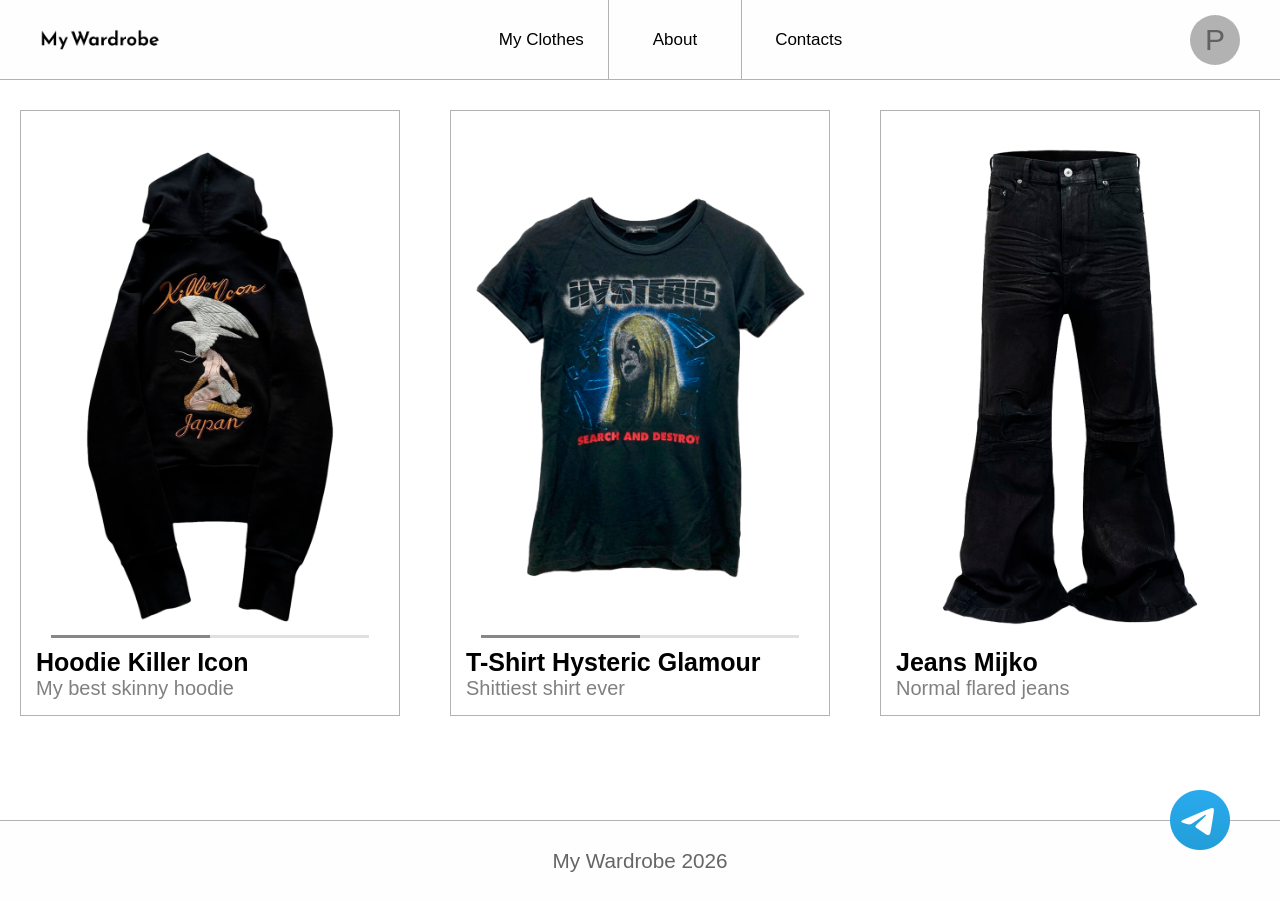
==== index.html @ 5f8b0562 "Rename wardrobe.html to index.html" ====
<!DOCTYPE html>
<html lang="en">
    <head>
        <meta charset="UTF-8">
        <title>My Wardrobe</title>
        <link rel="stylesheet" href="Wardrobe.css">
    </head>
    <body>
        <header class="site-header">
            <div class="logo"></div>
            <nav class="navigation">
                <a href="#" class="nav-link"><p>My Clothes</p></a>
                <a href="#" class="nav-link"><p>About</p></a>
                <a href="#" class="nav-link"><p>Contacts</p></a>
            </nav>
            <div class="profile"><p>P</p></div>
        </header>
        <div class="telegram-button">
            <a href="https://telegram.org" target="_blank"><img src="images/telegram-logo.webp" alt="telegram-button" class="img-sm"></a>
        </div>
        <main class="main-content">
            <section class="clothes-grid">
                <article class="clothes-card">
                    <div class="card-image">
                        <img src="images/hoodie_2.webp" alt="Hoodie view front" class="img-main">
                        <div class="hover-zone left-zone"></div>
                        <div class="hover-zone right-zone"></div>
                        <img src="images/hoodie_1.webp" alt="Hoodie view back" class="img-hover">
                        <div class="slider-line">
                            <div class="line-active"></div>
                        </div>
                    </div>
                    <div class="card-info">
                        <h3>Hoodie Killer Icon</h3>
                        <p>My best skinny hoodie</p>
                    </div>
                </article>
                <article class="clothes-card">
                    <div class="card-image">
                        <img src="images/shirt_1.webp" alt="Shirt view front" class="img-main">
                        <div class="hover-zone left-zone"></div>
                        <div class="hover-zone right-zone"></div>
                        <img src="images/shirt_2.webp" alt="Shirt view back" class="img-hover">
                        <div class="slider-line">
                            <div class="line-active"></div>
                        </div>
                    </div>
                    <div class="card-info">
                        <h3>T-Shirt Hysteric Glamour</h3>
                        <p>Shittiest shirt ever</p>
                    </div>
                </article>
                <article class="clothes-card">
                    <div class="card-image">
                        <img src="images/jeans_1.webp" alt="Jeans view front" class="img-main">
                    </div>
                    <div class="card-info">
                        <h3>Jeans Mijko</h3>
                        <p>Normal flared jeans</p>
                    </div>
                </article>
            </section>
        </main>
        <footer class="site-footer">
            <p>My Wardrobe 2026</p>
        </footer>
    </body>
</html>
---- Wardrobe.css ----
* {
    margin: 0;
    padding: 0;
    box-sizing: border-box;
}

@import url('https://fonts.googleapis.com/css2?family=Dancing+Script:wght@400..700&family=Reem+Kufi:wght@400..700&display=swap');

body {
    font-family: "Reem Kufi", sans-serif;
    font-optical-sizing: auto;
    font-weight: 470;
    font-style: bold;
    display: flex;
    flex-direction: column;
    min-height: 100vh;
}

.img-sm {
    width: 100%;
    height: 100%;
    display: block;
    object-fit: contain;
}

.telegram-button {
    position: fixed;
    width: 60px;
    height: 60px;
    right: 50px;
    bottom: 50px;
    z-index: 100;
    transform: scale(1);
    transition: transform 0.3s ease;
}

.telegram-button:hover {
    transform: scale(1.2);
}

.site-header {
    width: 100%;
    height: 80px;
    background-color: #fefefe;
    display: flex;
    align-items: center;
    justify-content: space-between;
    padding: 0 40px;
    border-bottom: 1px solid #b2b2b2;
}

.navigation {
    width: 400px;
    height: 100%;
    display: flex;
    align-items: stretch;
    user-select: none;
}

.nav-link:last-child {
    border-right: none;
}

.nav-link p {
    font-size: 17px;
    transform: scale(1);
    transition: transform 0.3s ease;
}

.nav-link p:hover {
    transform: scale(1.3);
}

.nav-link {
    color: black;
    text-decoration: none;
    display: flex;
    flex: 1;
    justify-content: center;
    align-items: center;
    padding: 10px 15px;
    border-right: 1px solid #b2b2b2;
}

.profile p {
    color: #616161;
    font-size: 30px;
    user-select: none;
}

.profile {
    background: #b2b2b2;
    border-radius: 50%;
    display: flex;
    align-items: center;
    justify-content: center;
    transform: scale(1);
    transition: transform 0.3s ease;
    width: 50px;
    height: 50px;
}

.profile:hover {
    transform: scale(1.2);
}

.logo {
    width: 120px;
    height: 40px;
    background-image: url('images/logo.png');
    background-size: contain;
    background-repeat: no-repeat;
    background-position: center;
}

.main-content {
    flex-grow: 1;
    max-width: 1600px;
    margin: 0 auto;
    padding: 30px 20px;
    
}

.site-footer p {
    user-select: none;
    font-size: 2.3vh;
    opacity: 60%;
}

.site-footer {
    width: 100%;
    height: 80px;
    background-color: #fefefe;
    display: flex;
    align-items: center;
    justify-content: center;
    padding: 0 40px;
    border-top: 1px solid #b2b2b2;
}

.clothes-grid {
    display: grid;
    grid-template-columns: repeat(3,1fr);
    gap: 50px;
}

.card-image {
    width: 100%;
    height: auto;
    position: relative;
}

.img-main {
    width: 100%;
    height: auto;
    display: block;
}

.img-hover {
    position: absolute;
    top: 0;
    left: 0;
    width: 100%;
    height: 100%;
    object-fit: cover;
    opacity: 0;
    transition: opacity 0.3 ease;
}

.clothes-card {
    border: 1px solid #b2b2b2;
    background-color: #ffffff;
    padding: 15px;
}

.card-image img {
    width: 100%;
    height: auto;
    display: block;
}

.card-info h3 {
    font-size: 25px;
    font-weight: 700;
}

.card-info p {
    font-size: 20px;
    color: #808080;
}

.slider-line {
    position: absolute;
    bottom: 10px;
    left: 15px;
    right: 15px;
    height: 3px;
    background-color: #e0e0e0;
    z-index: 15;
    pointer-events: none;
}

.line-active {
    width: 50%;
    height: 100%;
    background-color: #000000;
    opacity: 40%;
    transform: translateX(0);
    transition: transform 0.2s ease;
}

.hover-zone {
    position: absolute;
    top: 0;
    bottom: 0;
    width: 50%;
    z-index: 10;
}

.left-zone {
    left: 0;
}

.right-zone {
    right: 0;
}

.right-zone:hover ~ .img-hover {
    opacity: 1;
}

.right-zone:hover ~ .slider-line .line-active {
    transform: translateX(100%)
}

@media (max-width: 1200px) {
    .clothes-grid {
        grid-template-columns: repeat(2, 1fr);
    }
}

@media (max-width: 600px) {
    .clothes-grid {
        grid-template-columns: 1fr;
    }
}
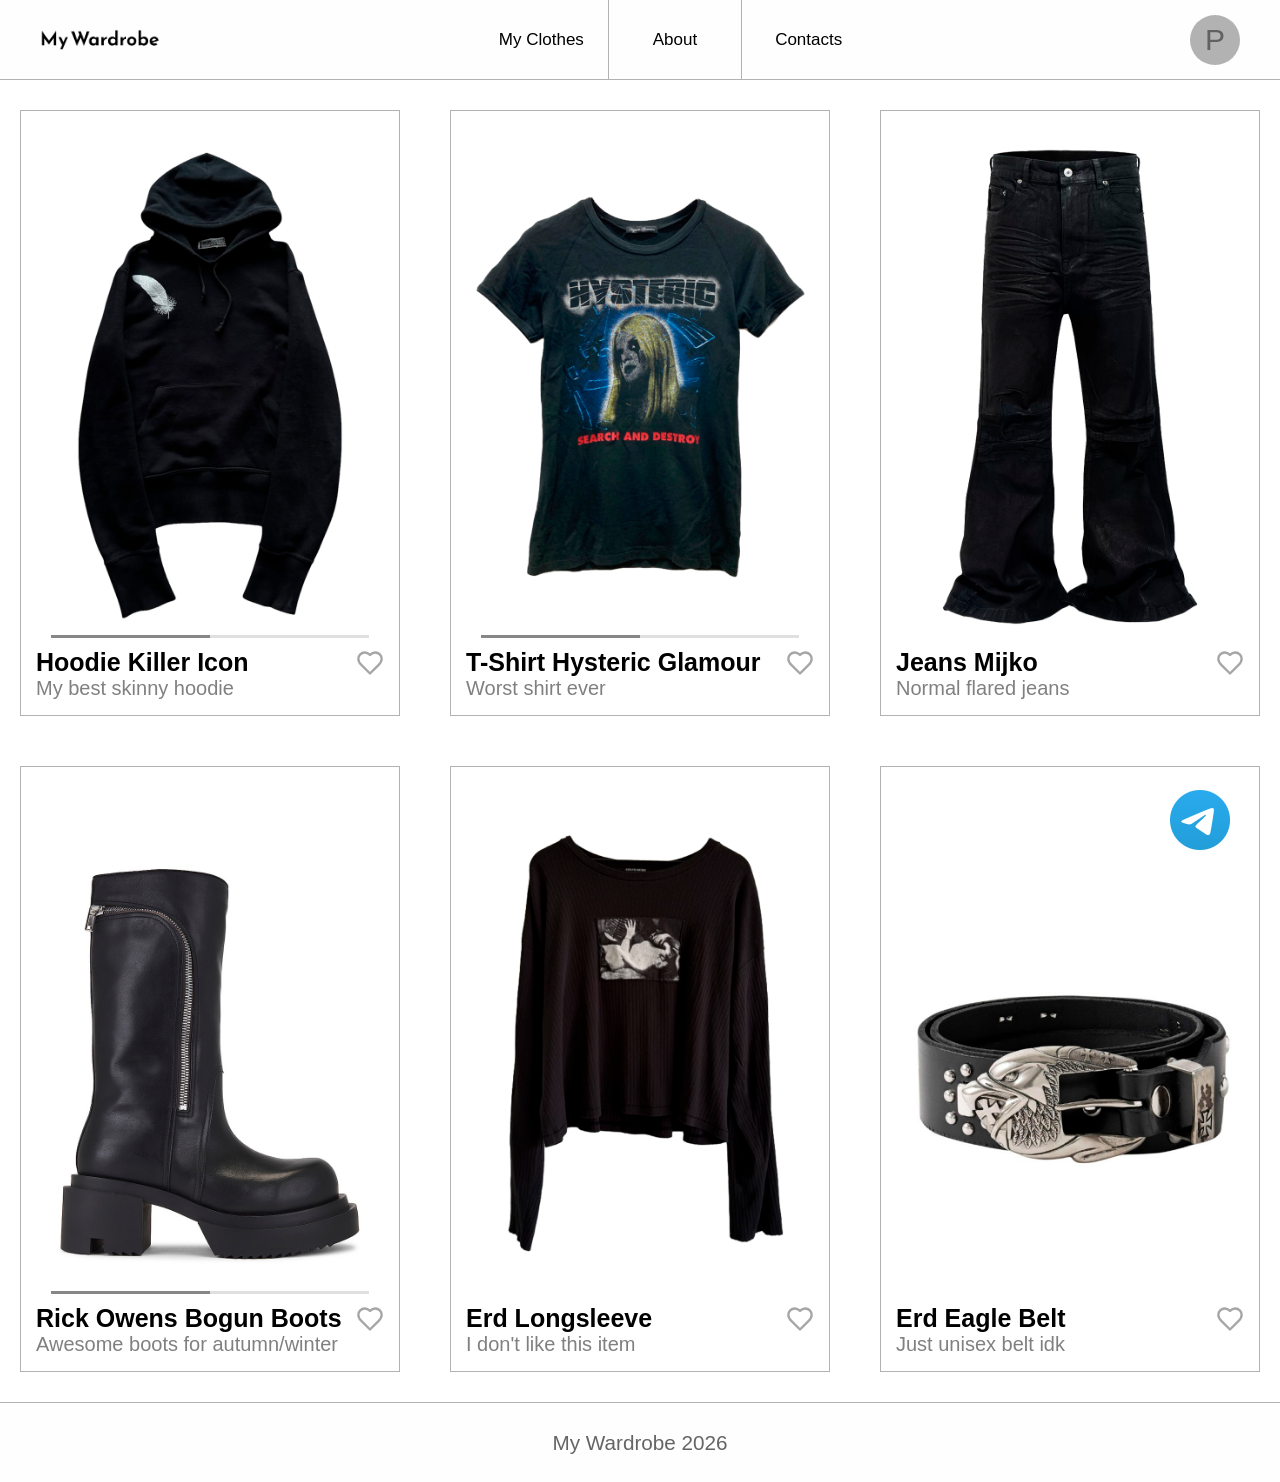
==== commit dd61334b: "Fix file names and structures" ====
--- a/index.html
+++ b/index.html
@@ -1,68 +1,226 @@
-<!DOCTYPE html>
-<html lang="en">
-    <head>
-        <meta charset="UTF-8">
-        <title>My Wardrobe</title>
-        <link rel="stylesheet" href="Wardrobe.css">
-    </head>
-    <body>
-        <header class="site-header">
-            <div class="logo"></div>
-            <nav class="navigation">
-                <a href="#" class="nav-link"><p>My Clothes</p></a>
-                <a href="#" class="nav-link"><p>About</p></a>
-                <a href="#" class="nav-link"><p>Contacts</p></a>
-            </nav>
-            <div class="profile"><p>P</p></div>
-        </header>
-        <div class="telegram-button">
-            <a href="https://telegram.org" target="_blank"><img src="images/telegram-logo.webp" alt="telegram-button" class="img-sm"></a>
-        </div>
-        <main class="main-content">
-            <section class="clothes-grid">
-                <article class="clothes-card">
-                    <div class="card-image">
-                        <img src="images/hoodie_2.webp" alt="Hoodie view front" class="img-main">
-                        <div class="hover-zone left-zone"></div>
-                        <div class="hover-zone right-zone"></div>
-                        <img src="images/hoodie_1.webp" alt="Hoodie view back" class="img-hover">
-                        <div class="slider-line">
-                            <div class="line-active"></div>
-                        </div>
-                    </div>
-                    <div class="card-info">
-                        <h3>Hoodie Killer Icon</h3>
-                        <p>My best skinny hoodie</p>
-                    </div>
-                </article>
-                <article class="clothes-card">
-                    <div class="card-image">
-                        <img src="images/shirt_1.webp" alt="Shirt view front" class="img-main">
-                        <div class="hover-zone left-zone"></div>
-                        <div class="hover-zone right-zone"></div>
-                        <img src="images/shirt_2.webp" alt="Shirt view back" class="img-hover">
-                        <div class="slider-line">
-                            <div class="line-active"></div>
-                        </div>
-                    </div>
-                    <div class="card-info">
-                        <h3>T-Shirt Hysteric Glamour</h3>
-                        <p>Shittiest shirt ever</p>
-                    </div>
-                </article>
-                <article class="clothes-card">
-                    <div class="card-image">
-                        <img src="images/jeans_1.webp" alt="Jeans view front" class="img-main">
-                    </div>
-                    <div class="card-info">
-                        <h3>Jeans Mijko</h3>
-                        <p>Normal flared jeans</p>
-                    </div>
-                </article>
-            </section>
-        </main>
-        <footer class="site-footer">
-            <p>My Wardrobe 2026</p>
-        </footer>
-    </body>
-</html>
+<!DOCTYPE html>
+<html lang="en">
+    <head>
+        <meta charset="UTF-8">
+        <meta name="viewport" content="width=device-width, initial-scale=1.0">
+        <title>My Wardrobe</title>
+        <link rel="stylesheet" href="style.css">
+    </head>
+    <body>
+
+        <!-- Navigation Bar with Logo, Links, and User Menu -->
+        <header class="site-header">
+            <div class="logo"></div>
+            <nav class="navigation">
+                <a href="#" class="nav-link"><p>My Clothes</p></a>
+                <a href="#" class="nav-link"><p>About</p></a>
+                <a href="#" class="nav-link"><p>Contacts</p></a>
+            </nav>
+            <div class="profile">
+                <p>P</p>
+                <input type="file" id="avatarInput" accept="image/*" style="display: none;">
+                <!-- Menu -->
+                <div class="profile-dropdown">
+                    <!-- Container for Change Avatar -->
+                    <div class="dropdown-item-container">
+                        <span class="dropdown-text">Change avatar</span>
+                        <!-- Plus Button -->
+                        <button class="plus-btn" id="changeAvatarBtn" title="Upload Photo">
+                            <svg viewBox="0 0 24 24" fill="none" stroke="currentColor" stroke-width="2.5" stroke-linecap="round" stroke-linejoin="round">
+                                <line x1="12" y1="5" x2="12" y2="19"></line>
+                                <line x1="5" y1="12" x2="19" y2="12"></line>
+                            </svg>
+                        </button>
+                    </div>
+
+                    <div class="theme-picker">
+                        <!-- Button for Light Theme (Icon of Sun) -->
+                        <button class="theme-btn light-theme-btn" title="Light Theme">
+                            <svg viewBox="0 0 24 24" fill="none" stroke="currentColor" stroke-width="2" stroke-linecap="round" stroke-linejoin="round">
+                                <circle cx="12" cy="12" r="5"></circle>
+                                <line x1="12" y1="1" x2="12" y2="3"></line>
+                                <line x1="12" y1="21" x2="12" y2="23"></line>
+                                <line x1="4.22" y1="4.22" x2="5.64" y2="5.64"></line>
+                                <line x1="18.36" y1="18.36" x2="19.78" y2="19.78"></line>
+                                <line x1="1" y1="12" x2="3" y2="12"></line>
+                                <line x1="21" y1="12" x2="23" y2="12"></line>
+                                <line x1="4.22" y1="19.78" x2="5.64" y2="18.36"></line>
+                                <line x1="18.36" y1="5.64" x2="19.78" y2="4.22"></line>
+                            </svg>
+                        </button>
+
+                        <!-- Button for Dark Theme (Icon of Moon) -->
+                        <button class="theme-btn dark-theme-btn" title="Dark Theme">
+                            <svg viewBox="0 0 24 24" fill="none" stroke="currentColor" stroke-width="2" stroke-linecap="round" stroke-linejoin="round">
+                                <path d="M21 12.79A9 9 0 1 1 11.21 3 7 7 0 0 0 21 12.79z"></path>
+                            </svg>
+                        </button>
+                    </div>
+                </div>
+        </header>
+
+        <!-- Telegram Button -->
+        <div class="telegram-button">
+            <a href="https://telegram.org" target="_blank"><img src="images/telegram-logo.webp" alt="telegram-button" class="img-sm"></a>
+        </div>
+
+        <!-- Wardrobe Catalog Grid -->
+        <main class="main-content">
+            <section class="clothes-grid">
+
+                <!-- Individual Item Card -->
+                <article class="clothes-card">
+                    <div class="card-image">
+                        <img src="images/hoodie_1.webp" alt="Hoodie view front" class="img-main">
+                        <div class="hover-zone left-zone"></div>
+                        <div class="hover-zone right-zone"></div>
+                        <img src="images/hoodie_2.webp" alt="Hoodie view back" class="img-hover">
+                        <div class="slider-line">
+                            <div class="line-active"></div>
+                        </div>
+                    </div>
+                    <div class="card-info">
+                        <div class="title-row">
+                            <h3>Hoodie Killer Icon</h3>
+                            <div class="wishlist-container">
+                                <input type="checkbox" id="heart1" class="heart-checkbox">
+                                <label for="heart1" class="heart-label" title="Add to wishlist">
+                                    <svg viewBox="0 0 24 24" fill="none" stroke-width="2" stroke-linecap="round" stroke-linejoin="round">
+                                        <path d="M19 14c1.49-1.46 3-3.21 3-5.5A5.5 5.5 0 0 0 16.5 3c-1.76 0-3 .5-4.5 2-1.5-1.5-2.74-2-4.5-2A5.5 5.5 0 0 0 2 8.5c0 2.3 1.5 4.05 3 5.5l7 7Z"></path>
+                                    </svg>
+                                </label>
+                            </div>
+                        </div>
+                        <p>My best skinny hoodie</p>
+                    </div>
+                </article>
+                
+                <!-- Individual Item Card -->
+                <article class="clothes-card">
+                    <div class="card-image">
+                        <img src="images/shirt_1.webp" alt="Shirt view front" class="img-main">
+                        <div class="hover-zone left-zone"></div>
+                        <div class="hover-zone right-zone"></div>
+                        <img src="images/shirt_2.webp" alt="Shirt view back" class="img-hover">
+                        <div class="slider-line">
+                            <div class="line-active"></div>
+                        </div>
+                    </div>
+                    <div class="card-info">
+                        <div class="title-row">
+                            <h3>T-Shirt Hysteric Glamour</h3>
+                            <div class="wishlist-container">
+                                <input type="checkbox" id="heart2" class="heart-checkbox">
+                                <label for="heart2" class="heart-label" title="Add to wishlist">
+                                    <svg viewBox="0 0 24 24" fill="none" stroke-width="2" stroke-linecap="round" stroke-linejoin="round">
+                                        <path d="M19 14c1.49-1.46 3-3.21 3-5.5A5.5 5.5 0 0 0 16.5 3c-1.76 0-3 .5-4.5 2-1.5-1.5-2.74-2-4.5-2A5.5 5.5 0 0 0 2 8.5c0 2.3 1.5 4.05 3 5.5l7 7Z"></path>
+                                    </svg>
+                                </label>
+                            </div>
+                        </div>
+                        <p>Worst shirt ever</p>
+                    </div>
+                </article>
+
+                <!-- Individual Item Card -->
+                <article class="clothes-card">
+                    <div class="card-image">
+                        <img src="images/jeans_1.webp" alt="Jeans view front" class="img-main">
+                    </div>
+                    <div class="card-info">
+                        <div class="title-row">
+                            <h3>Jeans Mijko</h3>
+                            <div class="wishlist-container">
+                                <input type="checkbox" id="heart3" class="heart-checkbox">
+                                <label for="heart3" class="heart-label" title="Add to wishlist">
+                                    <svg viewBox="0 0 24 24" fill="none" stroke-width="2" stroke-linecap="round" stroke-linejoin="round">
+                                        <path d="M19 14c1.49-1.46 3-3.21 3-5.5A5.5 5.5 0 0 0 16.5 3c-1.76 0-3 .5-4.5 2-1.5-1.5-2.74-2-4.5-2A5.5 5.5 0 0 0 2 8.5c0 2.3 1.5 4.05 3 5.5l7 7Z"></path>
+                                    </svg>
+                                </label>
+                            </div>
+                        </div>
+                        <p>Normal flared jeans</p>
+                    </div>
+                </article>
+
+                <!-- Individual Item Card -->
+                <article class="clothes-card">
+                    <div class="card-image">
+                        <img src="images/bogun_boots_1.webp" alt="Boots view front" class="img-main">
+                        <div class="hover-zone left-zone"></div>
+                        <div class="hover-zone right-zone"></div>
+                        <img src="images/bogun_boots_2.webp" alt="Boots view back" class="img-hover">
+                        <div class="slider-line">
+                            <div class="line-active"></div>
+                        </div>
+                    </div>
+                    <div class="card-info">
+                        <div class="title-row">
+                            <h3>Rick Owens Bogun Boots</h3>
+                            <div class="wishlist-container">
+                                <input type="checkbox" id="heart4" class="heart-checkbox">
+                                <label for="heart4" class="heart-label" title="Add to wishlist">
+                                    <svg viewBox="0 0 24 24" fill="none" stroke-width="2" stroke-linecap="round" stroke-linejoin="round">
+                                        <path d="M19 14c1.49-1.46 3-3.21 3-5.5A5.5 5.5 0 0 0 16.5 3c-1.76 0-3 .5-4.5 2-1.5-1.5-2.74-2-4.5-2A5.5 5.5 0 0 0 2 8.5c0 2.3 1.5 4.05 3 5.5l7 7Z"></path>
+                                    </svg>
+                                </label>
+                            </div>
+                        </div>
+                        <p>Awesome boots for autumn/winter</p>
+                    </div>
+                </article>
+
+                <!-- Individual Item Card -->
+                <article class="clothes-card">
+                    <div class="card-image">
+                        <img src="images/longsleeve_1.webp" alt="Longsleeve view front" class="img-main">
+                    </div>
+                    <div class="card-info">
+                        <div class="title-row">
+                            <h3>Erd Longsleeve</h3>
+                            <div class="wishlist-container">
+                                <input type="checkbox" id="heart5" class="heart-checkbox">
+                                <label for="heart5" class="heart-label" title="Add to wishlist">
+                                    <svg viewBox="0 0 24 24" fill="none" stroke-width="2" stroke-linecap="round" stroke-linejoin="round">
+                                        <path d="M19 14c1.49-1.46 3-3.21 3-5.5A5.5 5.5 0 0 0 16.5 3c-1.76 0-3 .5-4.5 2-1.5-1.5-2.74-2-4.5-2A5.5 5.5 0 0 0 2 8.5c0 2.3 1.5 4.05 3 5.5l7 7Z"></path>
+                                    </svg>
+                                </label>
+                            </div>
+                        </div>
+                        <p>I don't like this item</p>
+                    </div>
+                </article>
+
+                <!-- Individual Item Card -->
+                <article class="clothes-card">
+                    <div class="card-image">
+                        <img src="images/belt_1.webp" alt="Belt view front" class="img-main">
+                    </div>
+                    <div class="card-info">
+                        <div class="title-row">
+                            <h3>Erd Eagle Belt</h3>
+                            <div class="wishlist-container">
+                                <input type="checkbox" id="heart6" class="heart-checkbox">
+                                <label for="heart6" class="heart-label" title="Add to wishlist">
+                                    <svg viewBox="0 0 24 24" fill="none" stroke-width="2" stroke-linecap="round" stroke-linejoin="round">
+                                        <path d="M19 14c1.49-1.46 3-3.21 3-5.5A5.5 5.5 0 0 0 16.5 3c-1.76 0-3 .5-4.5 2-1.5-1.5-2.74-2-4.5-2A5.5 5.5 0 0 0 2 8.5c0 2.3 1.5 4.05 3 5.5l7 7Z"></path>
+                                    </svg>
+                                </label>
+                            </div>
+                        </div>
+                        <p>Just unisex belt idk</p>
+                    </div>
+                </article>
+
+            </section>
+        </main>
+
+        <!-- Site Footer -->
+        <footer class="site-footer">
+            <p>My Wardrobe 2026</p>
+        </footer>
+
+        <!-- Import Java Script -->
+        <script src="script.js"></script>
+    </body>
+</html>
--- a/style.css
+++ b/style.css
@@ -0,0 +1,560 @@
+/* #region Global Styles & import */
+@import url('https://fonts.googleapis.com/css2?family=Dancing+Script:wght@400..700&family=Reem+Kufi:wght@400..700&display=swap');
+
+* {
+    margin: 0;
+    padding: 0;
+    box-sizing: border-box;
+}
+
+body {
+    font-family: "Reem Kufi", sans-serif;
+    font-optical-sizing: auto;
+    font-weight: 470;
+    display: flex;
+    flex-direction: column;
+    min-height: 100vh;
+}
+/* #endregion */
+
+/* #region Helper Class For Small Imagery Integration */
+.img-sm {
+    width: 100%;
+    height: 100%;
+    display: block;
+    object-fit: contain;
+}
+/* #endregion */
+
+/* #region Floating Action Button (FAB) for Telegram contact */
+.telegram-button {
+    position: fixed;
+    width: 60px;
+    height: 60px;
+    right: 50px;
+    bottom: 50px;
+    z-index: 100;
+    transform: scale(1);
+    transition: transform 0.3s ease;
+}
+
+.telegram-button:hover {
+    transform: scale(1.2);
+}
+/* #endregion */
+
+/* #region Site Header & Navigation */
+.site-header {
+    width: 100%;
+    height: 80px;
+    background-color: #fefefe;
+    display: flex;
+    align-items: center;
+    justify-content: space-between;
+    padding: 0 40px;
+    border-bottom: 1px solid #b2b2b2;
+    position: relative;
+    z-index: 150;
+}
+
+.navigation {
+    width: 400px;
+    height: 100%;
+    display: flex;
+    align-items: stretch;
+    user-select: none;
+}
+
+.nav-link:last-child {
+    border-right: none;
+}
+
+.nav-link p {
+    font-size: 17px;
+    transform: scale(1);
+    transition: transform 0.3s ease;
+}
+
+.nav-link p:hover {
+    transform: scale(1.3);
+}
+
+.nav-link {
+    color: black;
+    text-decoration: none;
+    display: flex;
+    flex: 1;
+    justify-content: center;
+    align-items: center;
+    padding: 10px 15px;
+    border-right: 1px solid #b2b2b2;
+}
+
+.logo {
+    width: 120px;
+    height: 40px;
+    background-image: url('images/logo.png');
+    background-size: contain;
+    background-repeat: no-repeat;
+    background-position: center;
+}
+/* #endregion */
+
+/* #region User Profile & Dropdown Menu */
+.profile {
+    position: relative;
+    background: #b2b2b2;
+    border-radius: 50%;
+    display: flex;
+    align-items: center;
+    justify-content: center;
+    transform: scale(1);
+    transition: transform 0.3s ease, border-radius 0.3s ease;
+    width: 50px;
+    height: 50px;
+    cursor: pointer;
+}
+
+.profile p {
+    color: #616161;
+    font-size: 30px;
+    user-select: none;
+    transition: opacity 0.3s ease, visibility 0.3s ease;
+}
+
+.profile:hover {
+    transform: scale(1.05);
+}
+/* #endregion */
+
+/* #region Dropdown Container */
+.profile-dropdown {
+    position: absolute;
+    top: 100%;
+    right: 0;
+    width: 180px;
+    background-color: #ffffff;
+    border: 1px solid #b2b2b2;
+    border-top: none;
+    display: flex;
+    flex-direction: column;
+
+    /*Hidden menu by default*/
+    opacity: 0;
+    visibility: hidden;
+    transform: translateY(-10px);
+    transition: opacity 0.2s ease, transform 0.3s ease, visibility 0.3s ease;
+    z-index: 200;
+}
+
+.profile:hover .profile-dropdown {
+    opacity: 1;
+    visibility: visible;
+    transform: translateY(0);
+}
+
+.dropdown-item:not(:last-child) {
+    border-bottom: 1px solid #e0e0e0;
+}
+/* #endregion */
+
+/* #region Dropdown Menu Item Row */
+.dropdown-item-container {
+    display: flex;
+    justify-content: space-between;
+    align-items: center;
+    padding: 12px 15px;
+    width: 100%;
+    border-bottom: 1px solid #e0e0e0;
+}
+
+.dropdown-text {
+    font-size: 14px;
+    font-family: inherit;
+    color: #333333;
+    user-select: none;
+}
+/* #endregion */
+
+/* #region Avatar Upload Icon Button */
+.plus-btn {
+    background: #ffffff;
+    border: 1px solid #b2b2b2;
+    border-radius: 50%;
+    width: 28px;
+    height: 28px;
+    display: flex;
+    align-items: center;
+    justify-content: center;
+    cursor: pointer;
+    transition: all 0.2s ease;
+    padding: 0;
+}
+
+.plus-btn svg {
+    width: 14px;
+    height: 14px;
+    color: #333333;
+    transition: transform 0.2s ease, color 0.2s ease;
+}
+
+.plus-btn:hover {
+    background-color: #5c5cff;
+    border-color: #4a4af5;
+}
+
+.plus-btn:hover svg {
+    color: #ffffff;
+    transform: rotate(90deg);
+}
+/* #endregion */
+
+/* #region Theme Chooser Row */
+.theme-picker {
+    display: flex;
+    justify-content: space-around;
+    align-items: center;
+    padding: 10px 15px;
+    background-color: #fafafa;
+    border-top: 1px solid #e0e0e0;
+}
+
+.theme-btn {
+    background: #ffffff;
+    border: 1px solid #b2b2b2;
+    border-radius: 50%;
+    width: 36px;
+    height: 36px;
+    display: flex;
+    align-items: center;
+    justify-content: center;
+    cursor: pointer;
+    transition: all 0.2s ease;
+    padding: 0;
+}
+
+.theme-btn svg {
+    width: 18px;
+    height: 18px;
+    color: #333333;
+    transition: color 0.2s ease;
+}
+
+.light-theme-btn:hover {
+    background-color: #fffae6;
+    border-color: #ffcc00;
+}
+.light-theme-btn:hover svg {
+    color: #ffaa00;
+}
+
+.dark-theme-btn:hover {
+    background-color: #f0f0ff;
+    border-color: #4a4af5;
+}
+.dark-theme-btn:hover svg {
+    color: #4a4af5;
+}
+/* #endregion */
+
+/* #region Main Content & Products Grid */
+.main-content {
+    flex-grow: 1;
+    max-width: 1600px;
+    margin: 0 auto;
+    padding: 30px 20px;
+    
+}
+
+.clothes-grid {
+    display: grid;
+    grid-template-columns: repeat(3,1fr);
+    gap: 50px;
+}
+
+.card-image {
+    width: 100%;
+    height: auto;
+    position: relative;
+}
+
+.img-main {
+    width: 100%;
+    height: auto;
+    display: block;
+}
+
+.img-hover {
+    position: absolute;
+    top: 0;
+    left: 0;
+    width: 100%;
+    height: 100%;
+    object-fit: cover;
+    opacity: 0;
+    transition: opacity 0.3s ease;
+}
+/* #endregion */
+
+/* #region Product Card Wrapper */
+.clothes-card {
+    border: 1px solid #b2b2b2;
+    background-color: #ffffff;
+    padding: 15px;
+    transition: transform 0.3s ease, box-shadow 0.3s ease;
+}
+
+.clothes-card:hover {
+    transform: translateY(-8px);
+    box-shadow: 0 10px 20px rgba(0, 0, 0, 0.15);
+}
+
+.card-image img {
+    width: 100%;
+    height: auto;
+    display: block;
+}
+/* #endregion */
+
+/* #region Product Content Typo Settings */
+.card-info h3 {
+    font-size: 25px;
+    font-weight: 700;
+}
+
+.card-info p {
+    font-size: 20px;
+    color: #808080;
+}
+/* #endregion */
+
+/* #region CSS Slider Indicator UI */
+.slider-line {
+    position: absolute;
+    bottom: 10px;
+    left: 15px;
+    right: 15px;
+    height: 3px;
+    background-color: #e0e0e0;
+    z-index: 15;
+    pointer-events: none;
+}
+
+.line-active {
+    width: 50%;
+    height: 100%;
+    background-color: #000000;
+    opacity: 0.4;
+    transform: translateX(0);
+    transition: transform 0.2s ease;
+}
+/* #endregion */
+
+/* #region Interactive Hover Anchors */
+.hover-zone {
+    position: absolute;
+    top: 0;
+    bottom: 0;
+    width: 50%;
+    z-index: 10;
+}
+
+.left-zone {
+    left: 0;
+}
+
+.right-zone {
+    right: 0;
+}
+
+.right-zone:hover ~ .img-hover {
+    opacity: 1;
+}
+/* #endregion */
+
+/* #region Interactive Triggers Utilizing CSS Siblings Selector */
+.right-zone:hover ~ .slider-line .line-active {
+    transform: translateX(100%)
+}
+/* #endregion */
+
+/* #region Wishlist Feature (Heart) */
+.title-row {
+    display: flex;
+    justify-content: space-between;
+    align-items: center;
+    width: 100%;
+}
+/* #endregion */
+
+/* #region Hiding Default Browser Checkbox */
+.heart-checkbox {
+    display: none;
+}
+
+.heart-label {
+    cursor: pointer;
+    display: flex;
+    align-items: center;
+    justify-content: center;
+    width: 28px;
+    height: 28px;
+}
+
+.heart-label svg {
+    width: 28px;
+    height: 28px;
+    fill: transparent;
+    stroke: #a6a6a6;
+    transition: fill 0.25s cubic-bezier(0.4, 0, 0.2, 1), stroke 0.25s cubic-bezier(0.4, 0, 0.2, 1);
+}
+
+.heart-label:hover svg {
+    stroke: #8a8a8a;
+}
+/* #endregion */
+
+/* #region Checkbox Hack: State modification when checkbox gets :checked */
+.heart-checkbox:checked + .heart-label svg {
+    fill: #ff334b;
+    stroke: #ff334b;
+}
+/* #endregion */
+
+/* #region Site Footer */
+.site-footer {
+    width: 100%;
+    height: 80px;
+    background-color: #fefefe;
+    display: flex;
+    align-items: center;
+    justify-content: center;
+    padding: 0 40px;
+    border-top: 1px solid #b2b2b2;
+}
+
+.site-footer p {
+    user-select: none;
+    font-size: 2.3vh;
+    opacity: 0.6;
+}
+/* #endregion */
+
+/* #region Dark Theme Properties */
+body.dark-theme {
+    background-color: #121212;
+    color: #fefefe;
+}
+
+body.dark-theme .site-header,
+body.dark-theme .site-footer {
+    background-color: #1a1a1a;
+    border-color: #333333;
+}
+
+body.dark-theme .nav-link {
+    color: #fefefe;
+    border-color: #333333;
+}
+
+body.dark-theme .clothes-card {
+    background-color: #1a1a1a;
+    border-color: #333333;
+}
+
+body.dark-theme .card-info p {
+    color: #a0a0a0;
+}
+
+body.dark-theme .profile-dropdown {
+    background-color: #1a1a1a;
+    border-color: #333333;
+}
+
+body.dark-theme .dropdown-item {
+    color: #fefefe;
+}
+
+body.dark-theme .dropdown-item:hover {
+    background-color: #2a2a2a;
+}
+
+body.dark-theme .theme-picker {
+    background-color: #222222;
+    border-color: #333333;
+}
+
+body.dark-theme .theme-btn {
+    background-color: #1a1a1a;
+    border-color: #444444;
+}
+
+body.dark-theme .theme-btn svg {
+    color: #fefefe;
+}
+
+body.dark-theme .light-theme-btn:hover {
+    background-color: #fffae6;
+    border-color: #ffcc00;
+}
+body.dark-theme .light-theme-btn:hover svg {
+    color: #ffaa00;
+}
+
+body.dark-theme .dark-theme-btn:hover {
+    background-color: #1e1e3f;
+    border-color: #4a4af5;
+}
+body.dark-theme .dark-theme-btn:hover svg {
+    color: #5c5cff;
+}
+
+body.dark-theme .dropdown-item-container {
+    border-color: #333333;
+}
+
+body.dark-theme .dropdown-text {
+    color: #fefefe;
+}
+
+body.dark-theme .plus-btn {
+    background-color: #1a1a1a;
+    border-color: #444444;
+}
+
+body.dark-theme .plus-btn svg {
+    color: #fefefe;
+}
+
+body.dark-theme .plus-btn:hover {
+    background-color: #4a4af5;
+    border-color: #4a4af5;
+}
+
+body.dark-theme .heart-label svg {
+    stroke: #555555;
+}
+
+body.dark-theme .heart-label:hover svg {
+    stroke: #a0a0a0;
+}
+
+body.dark-theme .heart-checkbox:checked + .heart-label svg {
+    fill: #ff4d63;
+    stroke: #ff4d63;
+}
+/* #endregion */
+
+/* #region Responsive Media Queries */
+@media (max-width: 1200px) {
+    .clothes-grid {
+        grid-template-columns: repeat(2, 1fr);
+    }
+}
+
+@media (max-width: 600px) {
+    .clothes-grid {
+        grid-template-columns: 1fr;
+    }
+}
+/* #endregion */
